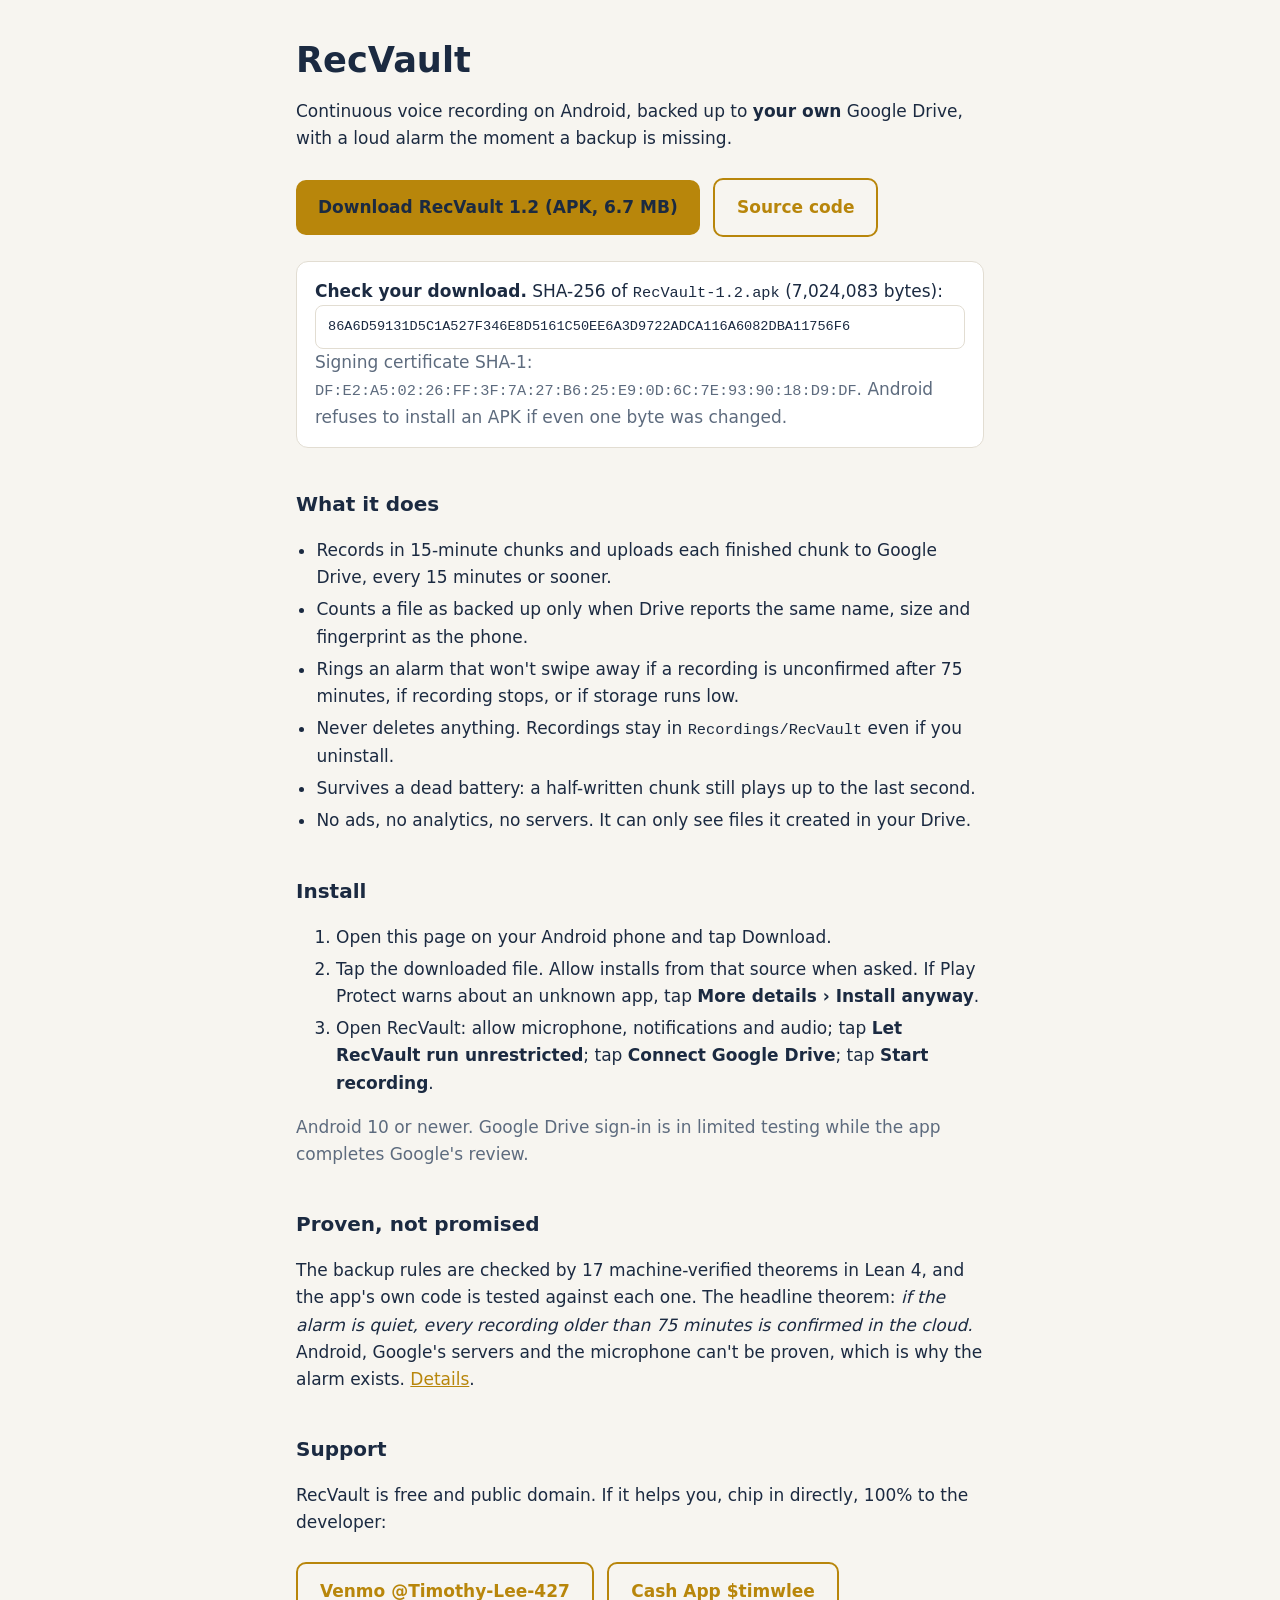
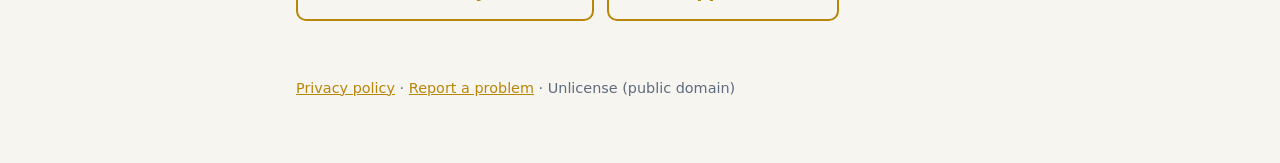
==== docs/index.html @ bb157b4a "RecVault 1.2: verified 24/7 voice backup for Android Continuous recording in 15-minute ADTS chunks, " ====
<!doctype html>
<html lang="en">
<head>
<meta charset="utf-8">
<meta name="viewport" content="width=device-width, initial-scale=1">
<title>RecVault</title>
<meta name="description" content="Continuous voice recording on Android, backed up to your own Google Drive, with an alarm when a backup is missing.">
<link rel="stylesheet" href="style.css">
</head>
<body>
<main>
<h1>RecVault</h1>
<p>Continuous voice recording on Android, backed up to <strong>your own</strong> Google Drive, with a loud alarm the moment a backup is missing.</p>

<a class="btn" href="RecVault-1.2.apk" download>Download RecVault 1.2 (APK, 6.7 MB)</a>
<a class="btn ghost" href="https://github.com/Womp-Womp/RecVault">Source code</a>

<div class="card">
<strong>Check your download.</strong> SHA-256 of <code>RecVault-1.2.apk</code> (7,024,083 bytes):
<code class="hash">86A6D59131D5C1A527F346E8D5161C50EE6A3D9722ADCA116A6082DBA11756F6</code>
<span class="muted">Signing certificate SHA-1: <code>DF:E2:A5:02:26:FF:3F:7A:27:B6:25:E9:0D:6C:7E:93:90:18:D9:DF</code>. Android refuses to install an APK if even one byte was changed.</span>
</div>

<h2>What it does</h2>
<ul>
<li>Records in 15-minute chunks and uploads each finished chunk to Google Drive, every 15 minutes or sooner.</li>
<li>Counts a file as backed up only when Drive reports the same name, size and fingerprint as the phone.</li>
<li>Rings an alarm that won't swipe away if a recording is unconfirmed after 75 minutes, if recording stops, or if storage runs low.</li>
<li>Never deletes anything. Recordings stay in <code>Recordings/RecVault</code> even if you uninstall.</li>
<li>Survives a dead battery: a half-written chunk still plays up to the last second.</li>
<li>No ads, no analytics, no servers. It can only see files it created in your Drive.</li>
</ul>

<h2>Install</h2>
<ol>
<li>Open this page on your Android phone and tap Download.</li>
<li>Tap the downloaded file. Allow installs from that source when asked. If Play Protect warns about an unknown app, tap <strong>More details › Install anyway</strong>.</li>
<li>Open RecVault: allow microphone, notifications and audio; tap <strong>Let RecVault run unrestricted</strong>; tap <strong>Connect Google Drive</strong>; tap <strong>Start recording</strong>.</li>
</ol>
<p class="muted">Android 10 or newer. Google Drive sign-in is in limited testing while the app completes Google's review.</p>

<h2>Proven, not promised</h2>
<p>The backup rules are checked by 17 machine-verified theorems in Lean 4, and the app's own code is tested against each one. The headline theorem: <em>if the alarm is quiet, every recording older than 75 minutes is confirmed in the cloud.</em> Android, Google's servers and the microphone can't be proven, which is why the alarm exists. <a href="https://github.com/Womp-Womp/RecVault#verification">Details</a>.</p>

<h2>Support</h2>
<p>RecVault is free and public domain. If it helps you, chip in directly, 100% to the developer:</p>
<a class="btn ghost" href="https://venmo.com/u/Timothy-Lee-427">Venmo @Timothy-Lee-427</a>
<a class="btn ghost" href="https://cash.app/$timwlee">Cash App $timwlee</a>

<footer>
<a href="privacy.html">Privacy policy</a> · <a href="https://github.com/Womp-Womp/RecVault/issues">Report a problem</a> · Unlicense (public domain)
</footer>
</main>
</body>
</html>
---- docs/style.css ----
:root {
  --bg: #f7f5f0; --fg: #1b2a41; --muted: #5d6b7e; --accent: #b8860b; --card: #ffffff; --line: #e2ddd2;
}
@media (prefers-color-scheme: dark) {
  :root { --bg: #111823; --fg: #e9edf3; --muted: #9aa7b8; --accent: #f2c14e; --card: #1b2a41; --line: #2c3c55; }
}
* { box-sizing: border-box; }
body { margin: 0; background: var(--bg); color: var(--fg);
  font: 17px/1.6 system-ui, -apple-system, "Segoe UI", Roboto, sans-serif; }
main { max-width: 720px; margin: 0 auto; padding: 32px 16px 64px; }
h1 { font-size: 2.2rem; line-height: 1.2; margin: 0.2em 0 0.3em; }
h2 { font-size: 1.25rem; margin-top: 2em; }
a { color: var(--accent); }
.muted { color: var(--muted); }
code { font-family: ui-monospace, Consolas, monospace; font-size: 0.9em; }
.hash { display: block; word-break: break-all; background: var(--card); border: 1px solid var(--line);
  border-radius: 8px; padding: 10px 12px; font-size: 0.85rem; }
.btn { display: inline-block; background: var(--accent); color: #1b2a41; font-weight: 700; text-decoration: none;
  padding: 14px 22px; border-radius: 10px; margin: 8px 8px 8px 0; }
.btn.ghost { background: transparent; color: var(--accent); border: 2px solid var(--accent); }
.card { background: var(--card); border: 1px solid var(--line); border-radius: 12px; padding: 16px 18px; margin: 16px 0; }
ul { padding-left: 1.2em; }
li { margin: 0.3em 0; }
footer { margin-top: 48px; color: var(--muted); font-size: 0.9rem; }
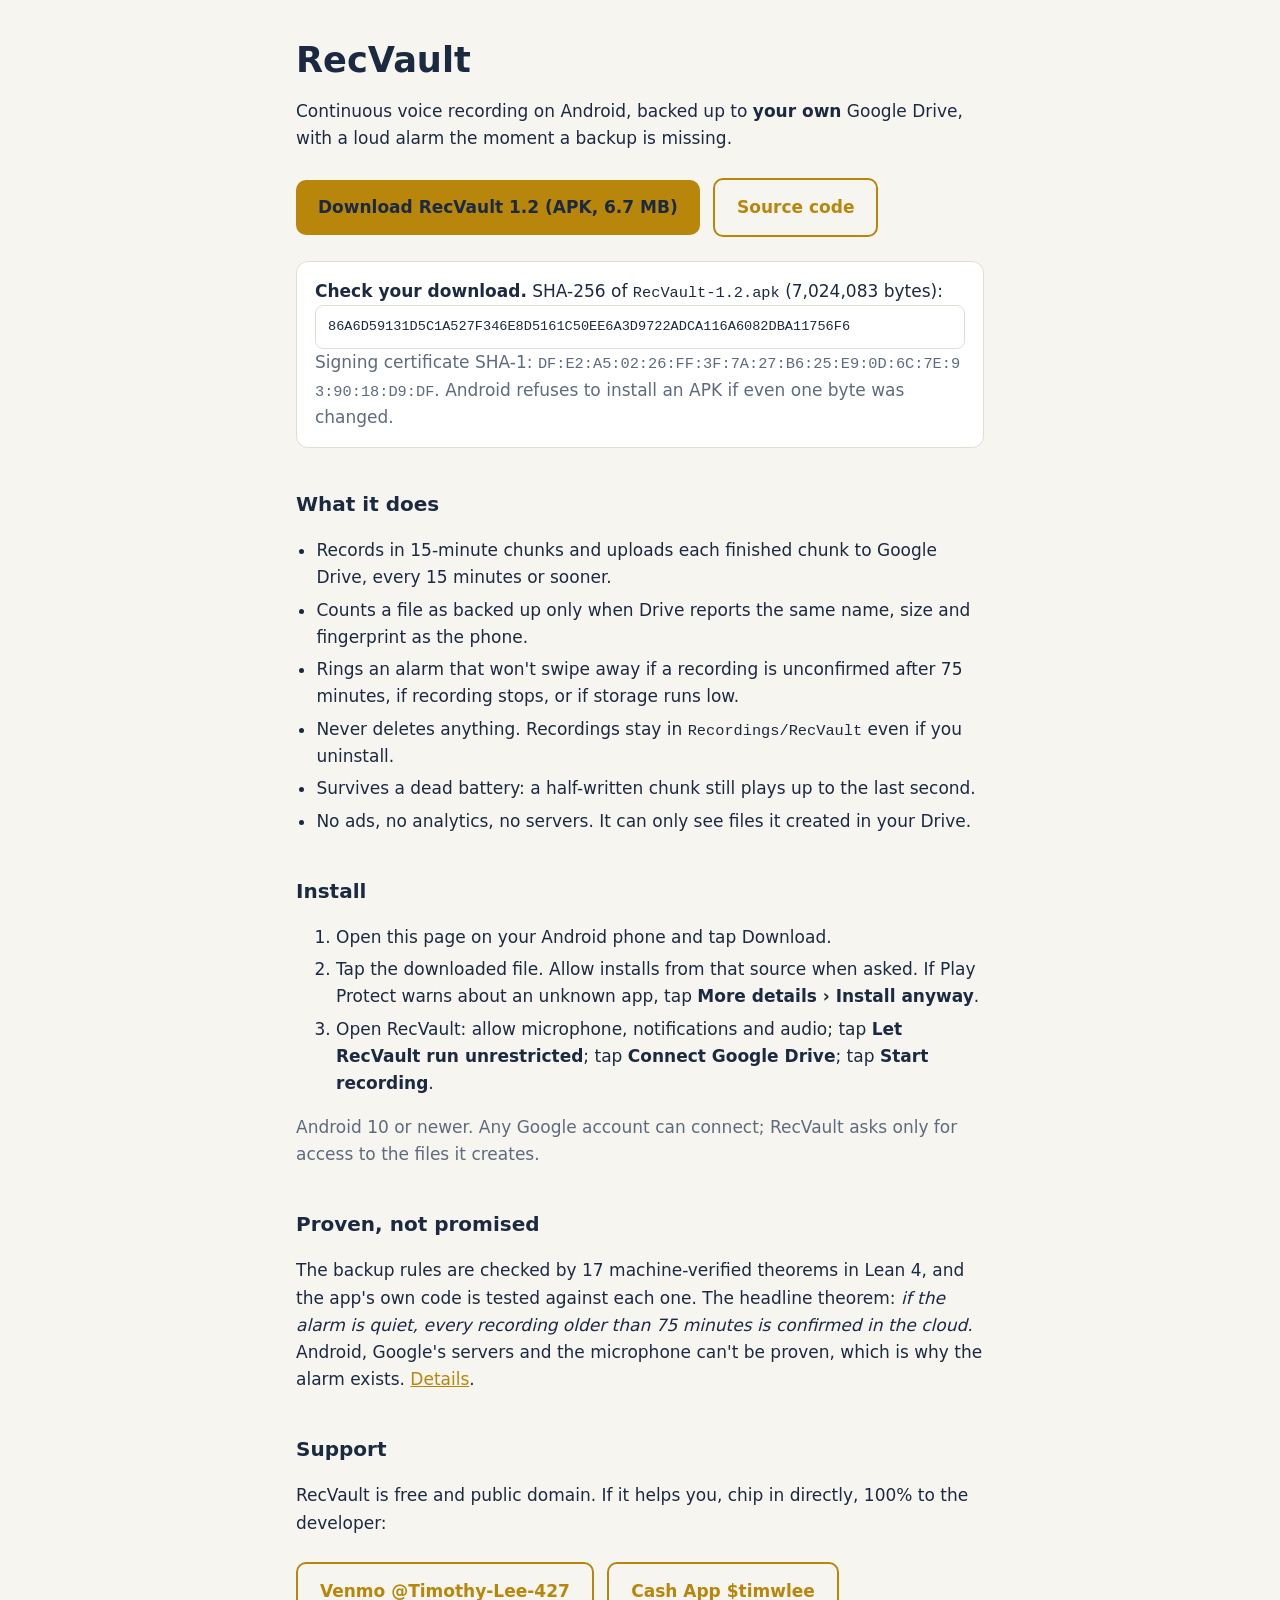
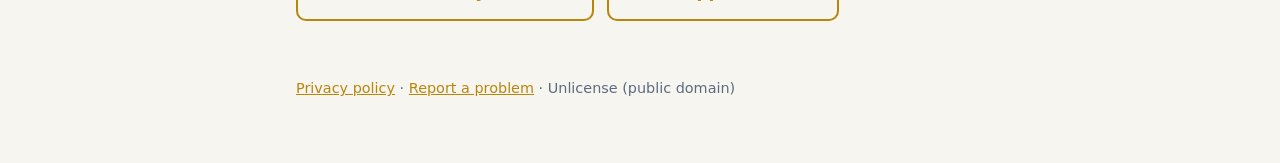
==== commit 1cf9c6fe: "Pages: Google sign-in is now in production Co-Authored-By: Claude Opus 5.5 <noreply@anthropic.com>" ====
--- a/docs/index.html
+++ b/docs/index.html
@@ -37,7 +37,7 @@
 <li>Tap the downloaded file. Allow installs from that source when asked. If Play Protect warns about an unknown app, tap <strong>More details › Install anyway</strong>.</li>
 <li>Open RecVault: allow microphone, notifications and audio; tap <strong>Let RecVault run unrestricted</strong>; tap <strong>Connect Google Drive</strong>; tap <strong>Start recording</strong>.</li>
 </ol>
-<p class="muted">Android 10 or newer. Google Drive sign-in is in limited testing while the app completes Google's review.</p>
+<p class="muted">Android 10 or newer. Any Google account can connect; RecVault asks only for access to the files it creates.</p>
 
 <h2>Proven, not promised</h2>
 <p>The backup rules are checked by 17 machine-verified theorems in Lean 4, and the app's own code is tested against each one. The headline theorem: <em>if the alarm is quiet, every recording older than 75 minutes is confirmed in the cloud.</em> Android, Google's servers and the microphone can't be proven, which is why the alarm exists. <a href="https://github.com/Womp-Womp/RecVault#verification">Details</a>.</p>
--- a/docs/style.css
+++ b/docs/style.css
@@ -22,3 +22,4 @@
 ul { padding-left: 1.2em; }
 li { margin: 0.3em 0; }
 footer { margin-top: 48px; color: var(--muted); font-size: 0.9rem; }
+.card code { word-break: break-all; }
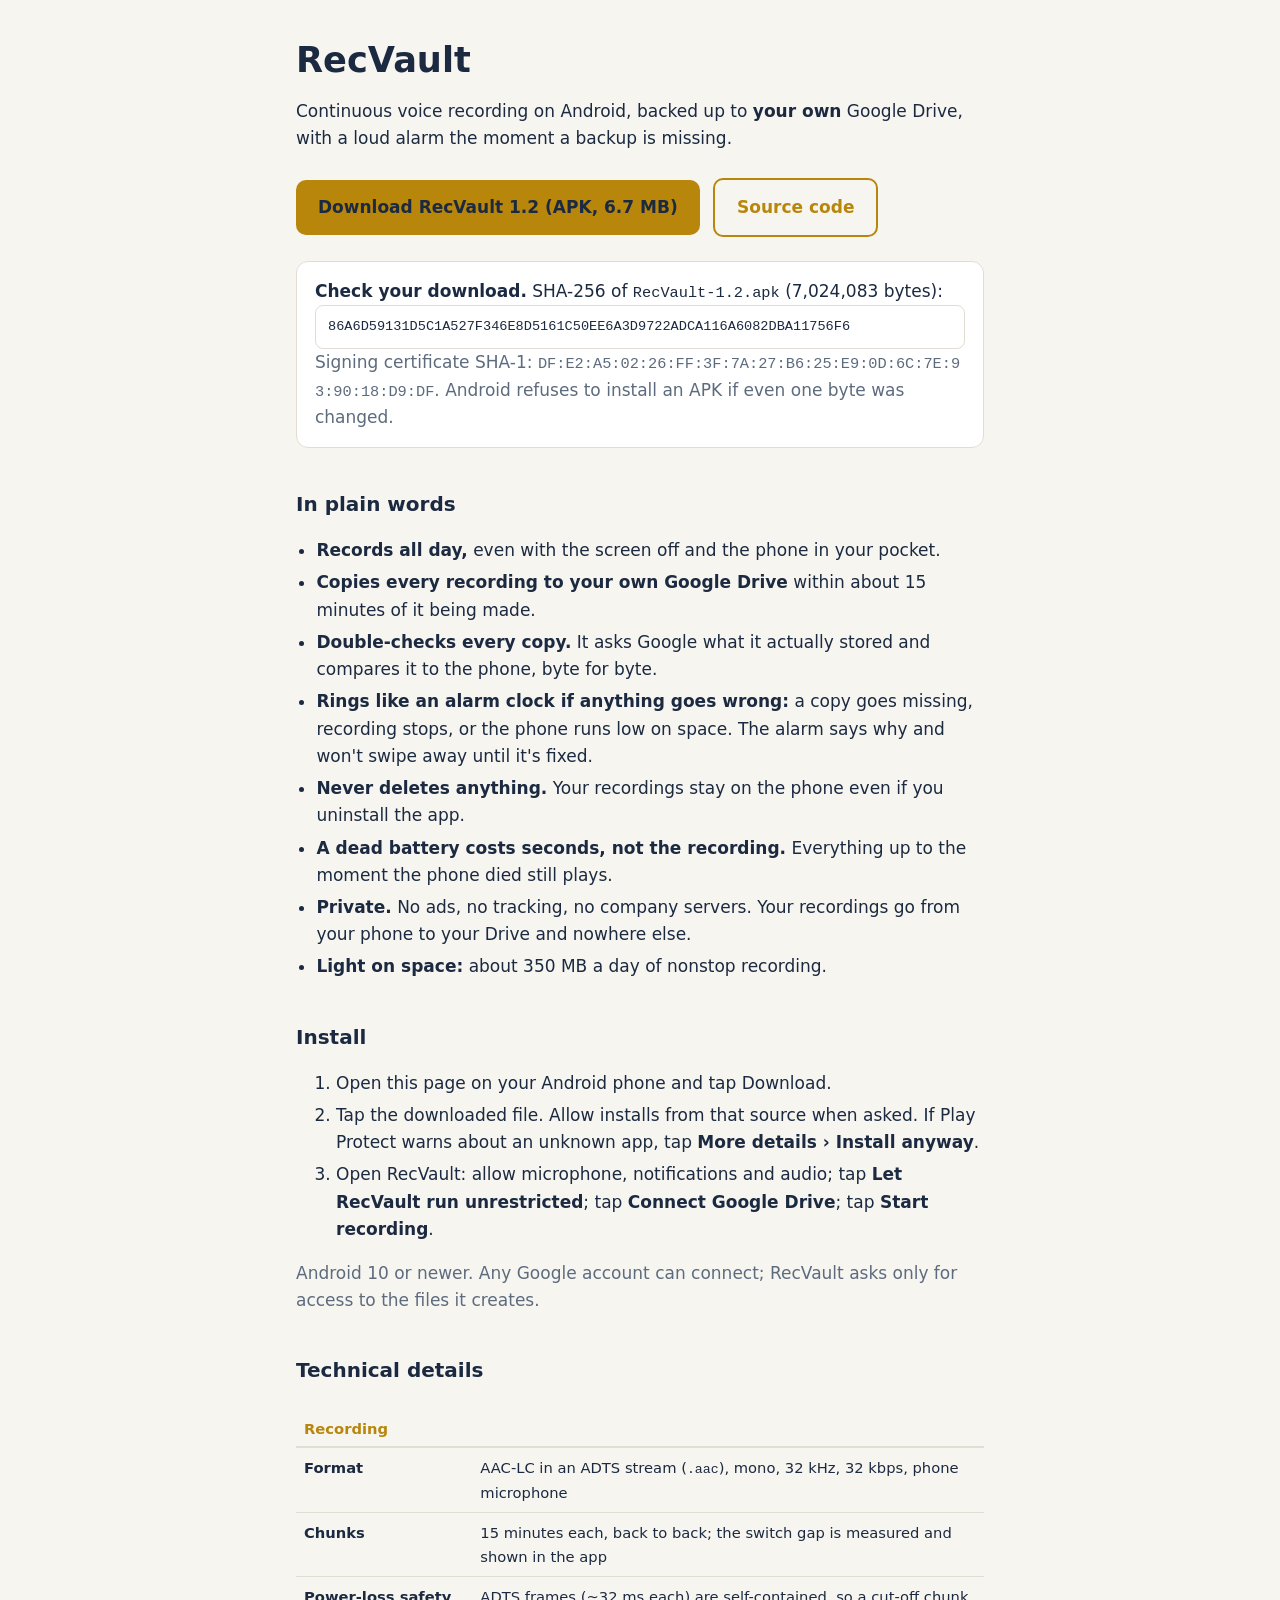
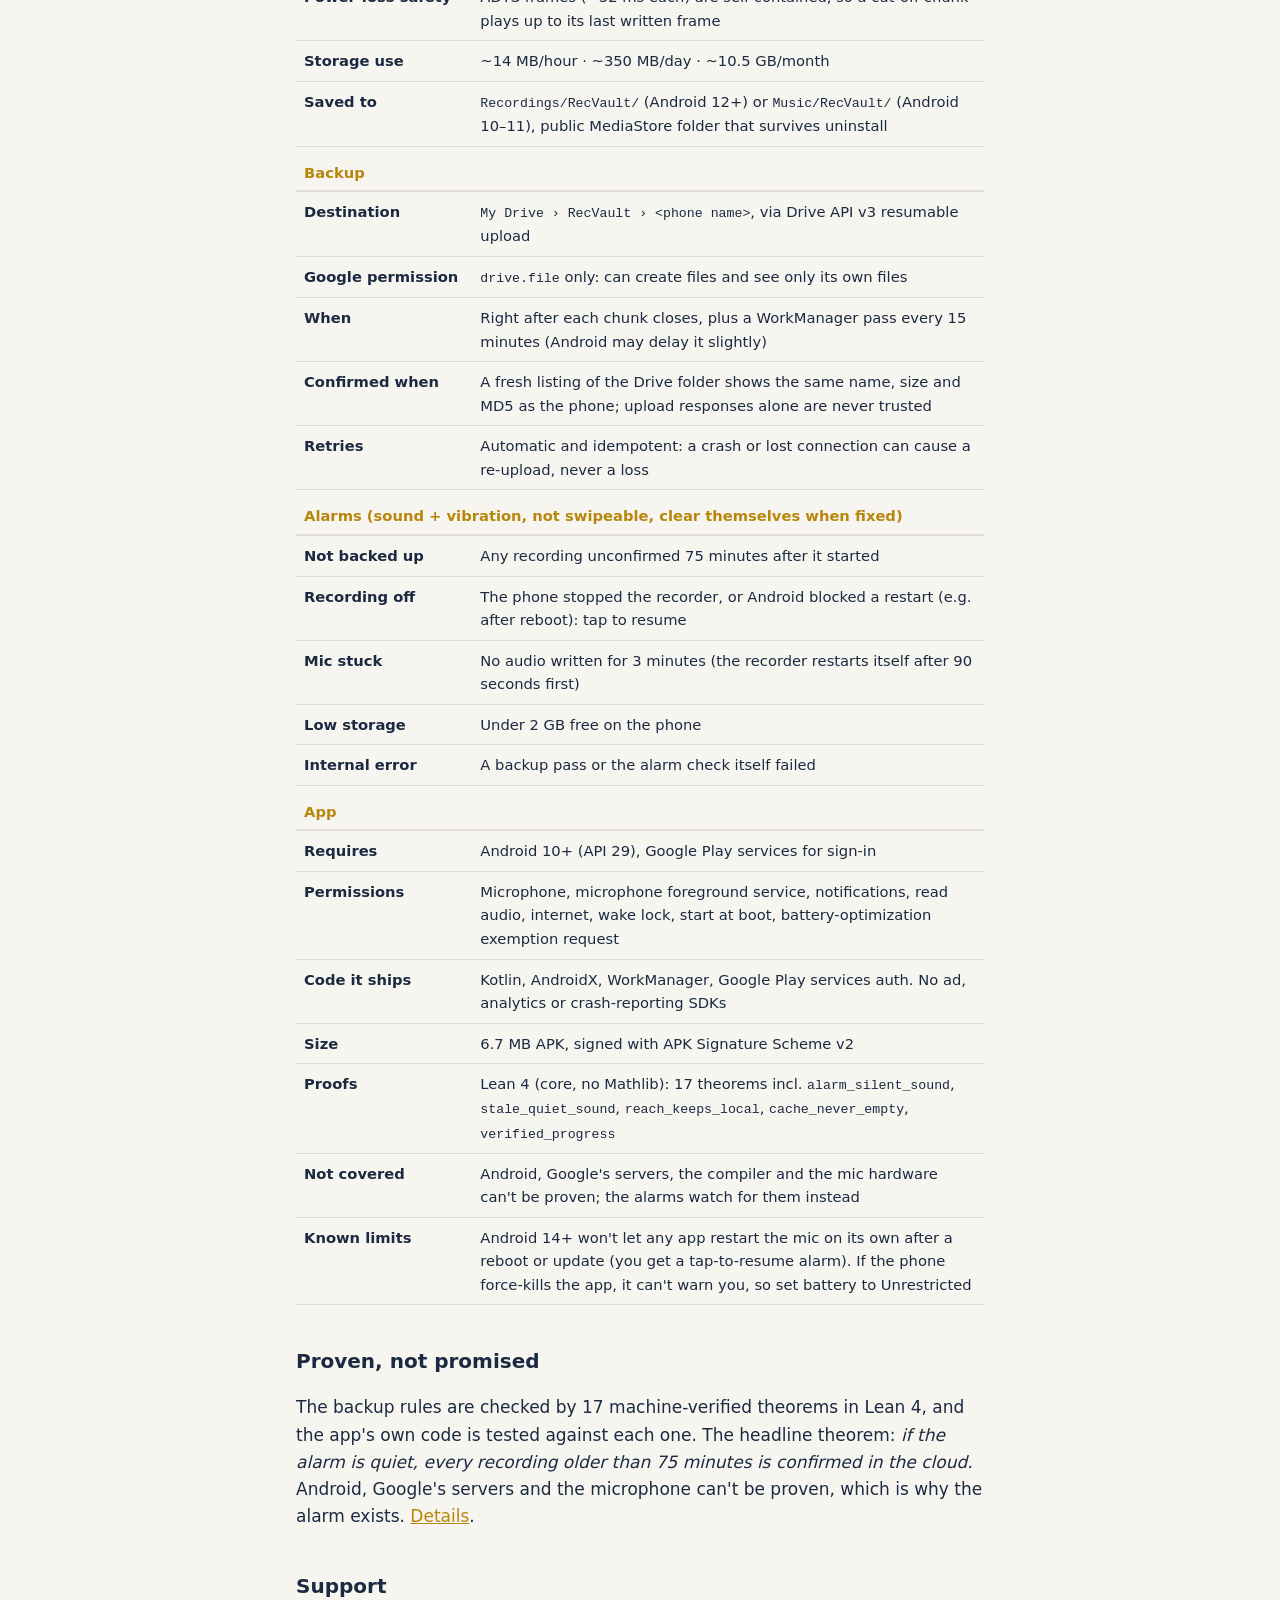
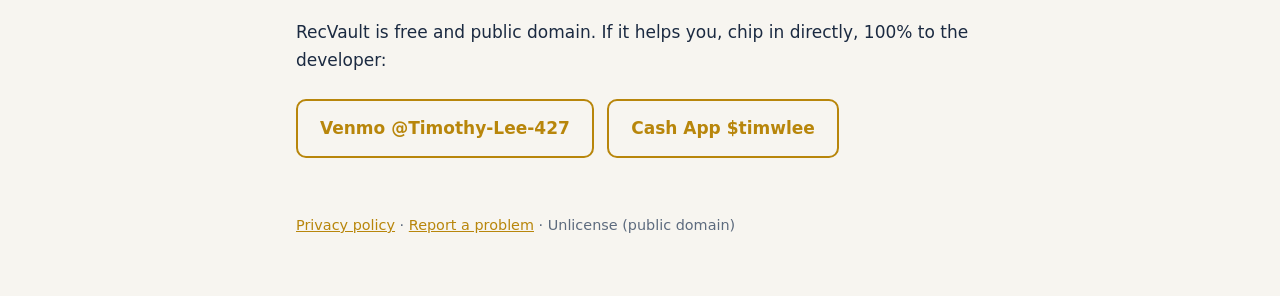
==== commit aaed0025: "Docs: plain-language features + full technical spec table Fix ADTS frame duration (~32 ms at 32 kHz," ====
--- a/docs/index.html
+++ b/docs/index.html
@@ -21,14 +21,16 @@
 <span class="muted">Signing certificate SHA-1: <code>DF:E2:A5:02:26:FF:3F:7A:27:B6:25:E9:0D:6C:7E:93:90:18:D9:DF</code>. Android refuses to install an APK if even one byte was changed.</span>
 </div>
 
-<h2>What it does</h2>
+<h2>In plain words</h2>
 <ul>
-<li>Records in 15-minute chunks and uploads each finished chunk to Google Drive, every 15 minutes or sooner.</li>
-<li>Counts a file as backed up only when Drive reports the same name, size and fingerprint as the phone.</li>
-<li>Rings an alarm that won't swipe away if a recording is unconfirmed after 75 minutes, if recording stops, or if storage runs low.</li>
-<li>Never deletes anything. Recordings stay in <code>Recordings/RecVault</code> even if you uninstall.</li>
-<li>Survives a dead battery: a half-written chunk still plays up to the last second.</li>
-<li>No ads, no analytics, no servers. It can only see files it created in your Drive.</li>
+<li><strong>Records all day,</strong> even with the screen off and the phone in your pocket.</li>
+<li><strong>Copies every recording to your own Google Drive</strong> within about 15 minutes of it being made.</li>
+<li><strong>Double-checks every copy.</strong> It asks Google what it actually stored and compares it to the phone, byte for byte.</li>
+<li><strong>Rings like an alarm clock if anything goes wrong:</strong> a copy goes missing, recording stops, or the phone runs low on space. The alarm says why and won't swipe away until it's fixed.</li>
+<li><strong>Never deletes anything.</strong> Your recordings stay on the phone even if you uninstall the app.</li>
+<li><strong>A dead battery costs seconds, not the recording.</strong> Everything up to the moment the phone died still plays.</li>
+<li><strong>Private.</strong> No ads, no tracking, no company servers. Your recordings go from your phone to your Drive and nowhere else.</li>
+<li><strong>Light on space:</strong> about 350 MB a day of nonstop recording.</li>
 </ul>
 
 <h2>Install</h2>
@@ -38,6 +40,38 @@
 <li>Open RecVault: allow microphone, notifications and audio; tap <strong>Let RecVault run unrestricted</strong>; tap <strong>Connect Google Drive</strong>; tap <strong>Start recording</strong>.</li>
 </ol>
 <p class="muted">Android 10 or newer. Any Google account can connect; RecVault asks only for access to the files it creates.</p>
+
+<h2>Technical details</h2>
+<div class="table-wrap">
+<table>
+<tr><th colspan="2">Recording</th></tr>
+<tr><td>Format</td><td>AAC-LC in an ADTS stream (<code>.aac</code>), mono, 32 kHz, 32 kbps, phone microphone</td></tr>
+<tr><td>Chunks</td><td>15 minutes each, back to back; the switch gap is measured and shown in the app</td></tr>
+<tr><td>Power-loss safety</td><td>ADTS frames (~32 ms each) are self-contained, so a cut-off chunk plays up to its last written frame</td></tr>
+<tr><td>Storage use</td><td>~14 MB/hour · ~350 MB/day · ~10.5 GB/month</td></tr>
+<tr><td>Saved to</td><td><code>Recordings/RecVault/</code> (Android 12+) or <code>Music/RecVault/</code> (Android 10–11), public MediaStore folder that survives uninstall</td></tr>
+<tr><th colspan="2">Backup</th></tr>
+<tr><td>Destination</td><td><code>My Drive › RecVault › &lt;phone name&gt;</code>, via Drive API v3 resumable upload</td></tr>
+<tr><td>Google permission</td><td><code>drive.file</code> only: can create files and see only its own files</td></tr>
+<tr><td>When</td><td>Right after each chunk closes, plus a WorkManager pass every 15 minutes (Android may delay it slightly)</td></tr>
+<tr><td>Confirmed when</td><td>A fresh listing of the Drive folder shows the same name, size and MD5 as the phone; upload responses alone are never trusted</td></tr>
+<tr><td>Retries</td><td>Automatic and idempotent: a crash or lost connection can cause a re-upload, never a loss</td></tr>
+<tr><th colspan="2">Alarms (sound + vibration, not swipeable, clear themselves when fixed)</th></tr>
+<tr><td>Not backed up</td><td>Any recording unconfirmed 75 minutes after it started</td></tr>
+<tr><td>Recording off</td><td>The phone stopped the recorder, or Android blocked a restart (e.g. after reboot): tap to resume</td></tr>
+<tr><td>Mic stuck</td><td>No audio written for 3 minutes (the recorder restarts itself after 90 seconds first)</td></tr>
+<tr><td>Low storage</td><td>Under 2 GB free on the phone</td></tr>
+<tr><td>Internal error</td><td>A backup pass or the alarm check itself failed</td></tr>
+<tr><th colspan="2">App</th></tr>
+<tr><td>Requires</td><td>Android 10+ (API 29), Google Play services for sign-in</td></tr>
+<tr><td>Permissions</td><td>Microphone, microphone foreground service, notifications, read audio, internet, wake lock, start at boot, battery-optimization exemption request</td></tr>
+<tr><td>Code it ships</td><td>Kotlin, AndroidX, WorkManager, Google Play services auth. No ad, analytics or crash-reporting SDKs</td></tr>
+<tr><td>Size</td><td>6.7 MB APK, signed with APK Signature Scheme v2</td></tr>
+<tr><td>Proofs</td><td>Lean 4 (core, no Mathlib): 17 theorems incl. <code>alarm_silent_sound</code>, <code>stale_quiet_sound</code>, <code>reach_keeps_local</code>, <code>cache_never_empty</code>, <code>verified_progress</code></td></tr>
+<tr><td>Not covered</td><td>Android, Google's servers, the compiler and the mic hardware can't be proven; the alarms watch for them instead</td></tr>
+<tr><td>Known limits</td><td>Android 14+ won't let any app restart the mic on its own after a reboot or update (you get a tap-to-resume alarm). If the phone force-kills the app, it can't warn you, so set battery to Unrestricted</td></tr>
+</table>
+</div>
 
 <h2>Proven, not promised</h2>
 <p>The backup rules are checked by 17 machine-verified theorems in Lean 4, and the app's own code is tested against each one. The headline theorem: <em>if the alarm is quiet, every recording older than 75 minutes is confirmed in the cloud.</em> Android, Google's servers and the microphone can't be proven, which is why the alarm exists. <a href="https://github.com/Womp-Womp/RecVault#verification">Details</a>.</p>
--- a/docs/style.css
+++ b/docs/style.css
@@ -23,3 +23,12 @@
 li { margin: 0.3em 0; }
 footer { margin-top: 48px; color: var(--muted); font-size: 0.9rem; }
 .card code { word-break: break-all; }
+.table-wrap { overflow-x: auto; margin: 12px 0; }
+table { border-collapse: collapse; width: 100%; font-size: 0.92rem; }
+th { text-align: left; padding: 14px 8px 6px; color: var(--accent); border-bottom: 2px solid var(--line); }
+td { padding: 8px; border-bottom: 1px solid var(--line); vertical-align: top; }
+td:first-child { font-weight: 600; white-space: nowrap; padding-right: 14px; }
+td code { word-break: break-word; }
+@media (max-width: 520px) {
+  td:first-child { white-space: normal; width: 34%; }
+}
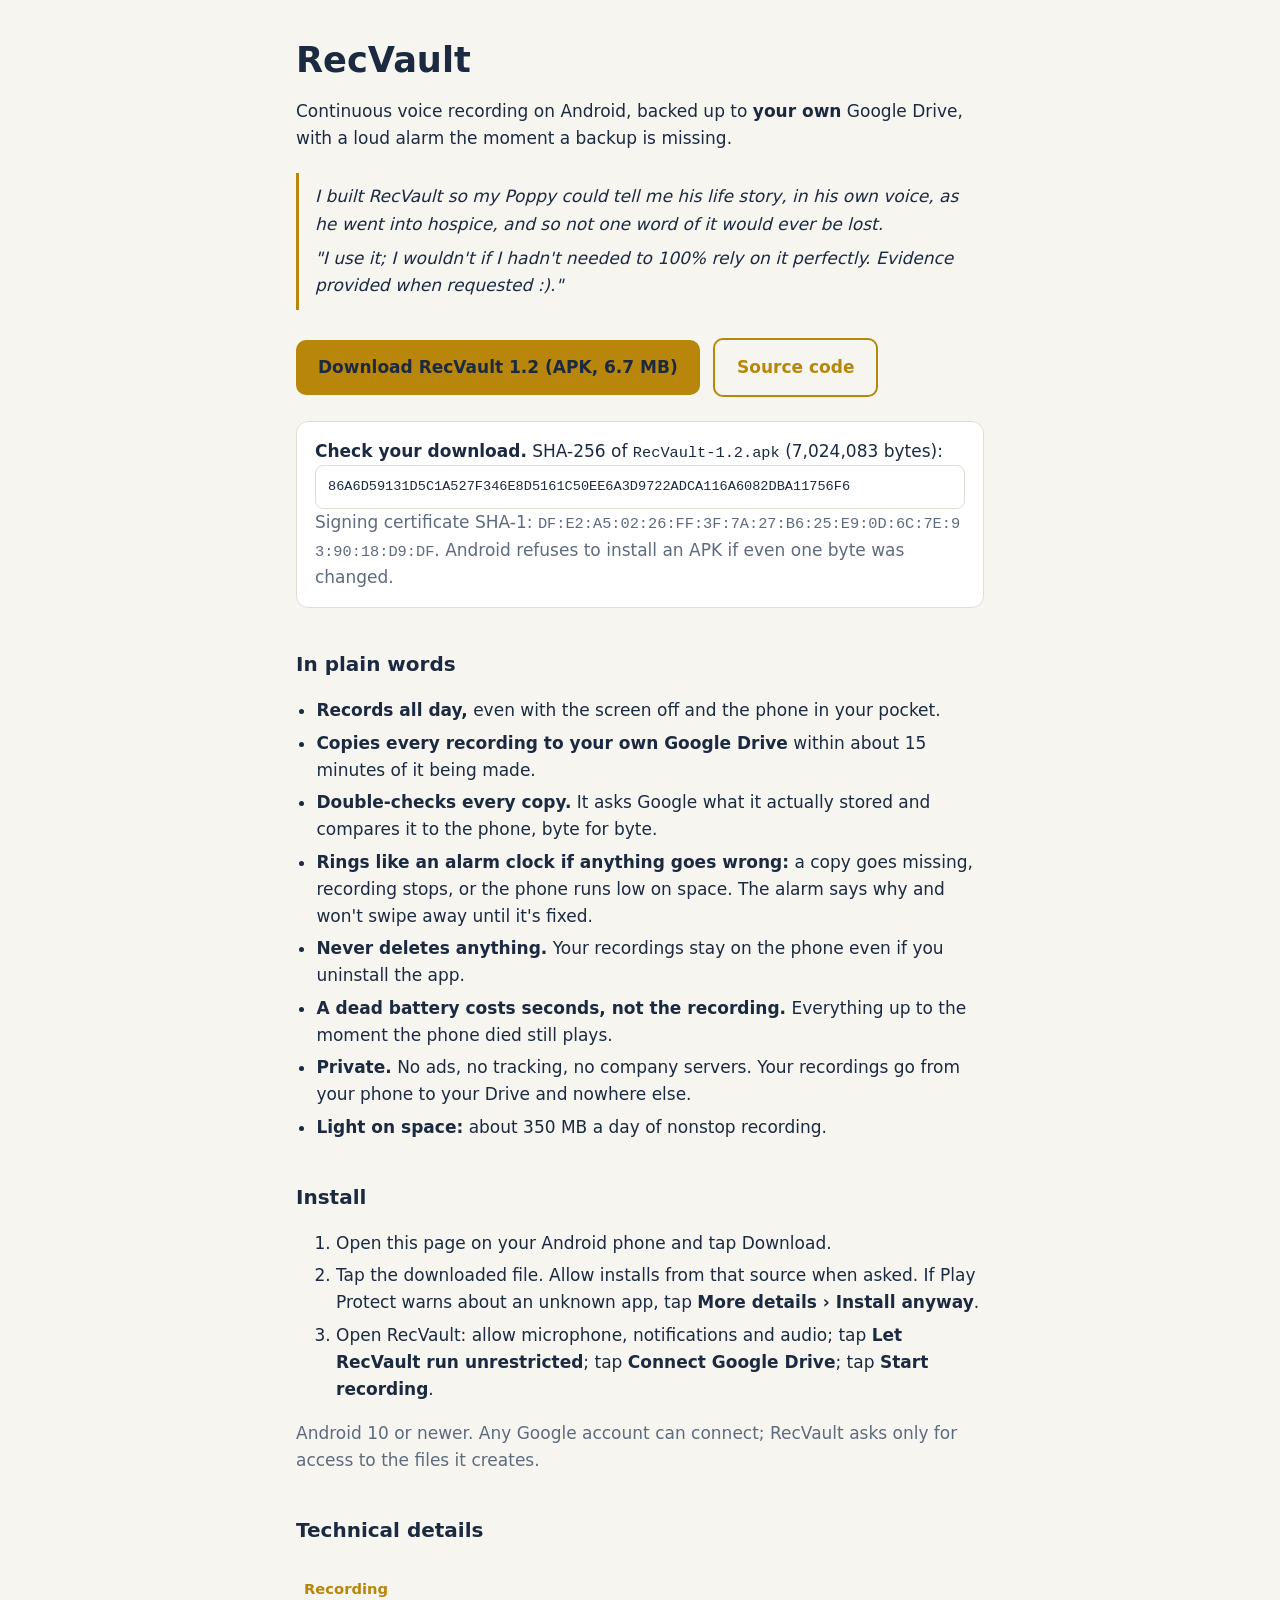
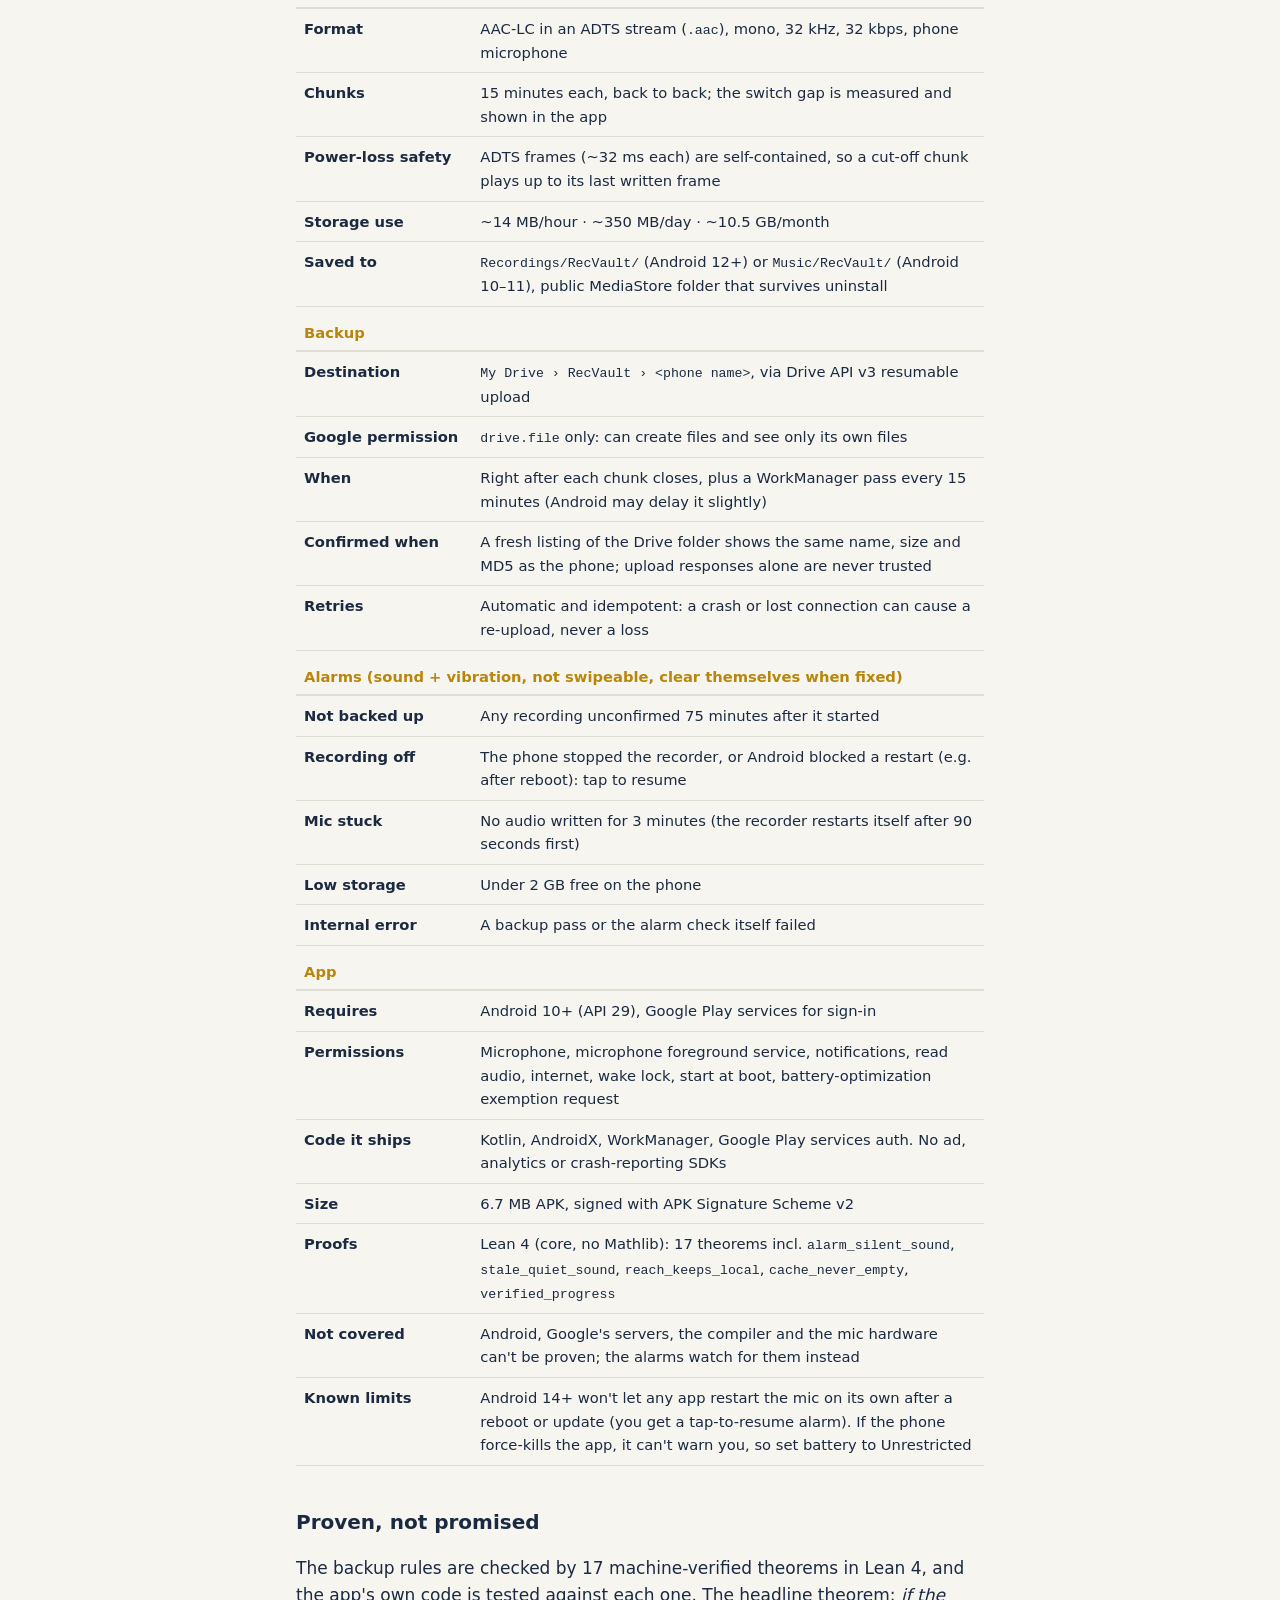
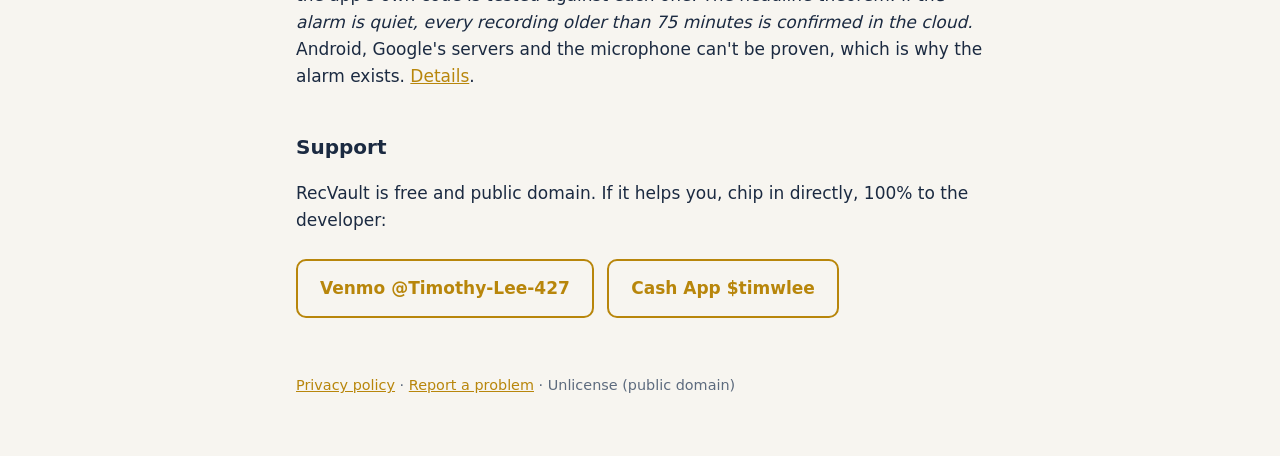
==== commit 728c7107: "Add why RecVault exists Co-Authored-By: Claude Opus 5.5 <noreply@anthropic.com>" ====
--- a/docs/index.html
+++ b/docs/index.html
@@ -11,6 +11,11 @@
 <main>
 <h1>RecVault</h1>
 <p>Continuous voice recording on Android, backed up to <strong>your own</strong> Google Drive, with a loud alarm the moment a backup is missing.</p>
+
+<blockquote class="memoir">
+<p>I built RecVault so my Poppy could tell me his life story, in his own voice, as he went into hospice, and so not one word of it would ever be lost.</p>
+<p>"I use it; I wouldn't if I hadn't needed to 100% rely on it perfectly. Evidence provided when requested :)."</p>
+</blockquote>
 
 <a class="btn" href="RecVault-1.2.apk" download>Download RecVault 1.2 (APK, 6.7 MB)</a>
 <a class="btn ghost" href="https://github.com/Womp-Womp/RecVault">Source code</a>
--- a/docs/style.css
+++ b/docs/style.css
@@ -32,3 +32,5 @@
 @media (max-width: 520px) {
   td:first-child { white-space: normal; width: 34%; }
 }
+.memoir { margin: 20px 0; padding: 4px 0 4px 16px; border-left: 3px solid var(--accent); font-style: italic; color: var(--fg); }
+.memoir p { margin: 0.4em 0; }
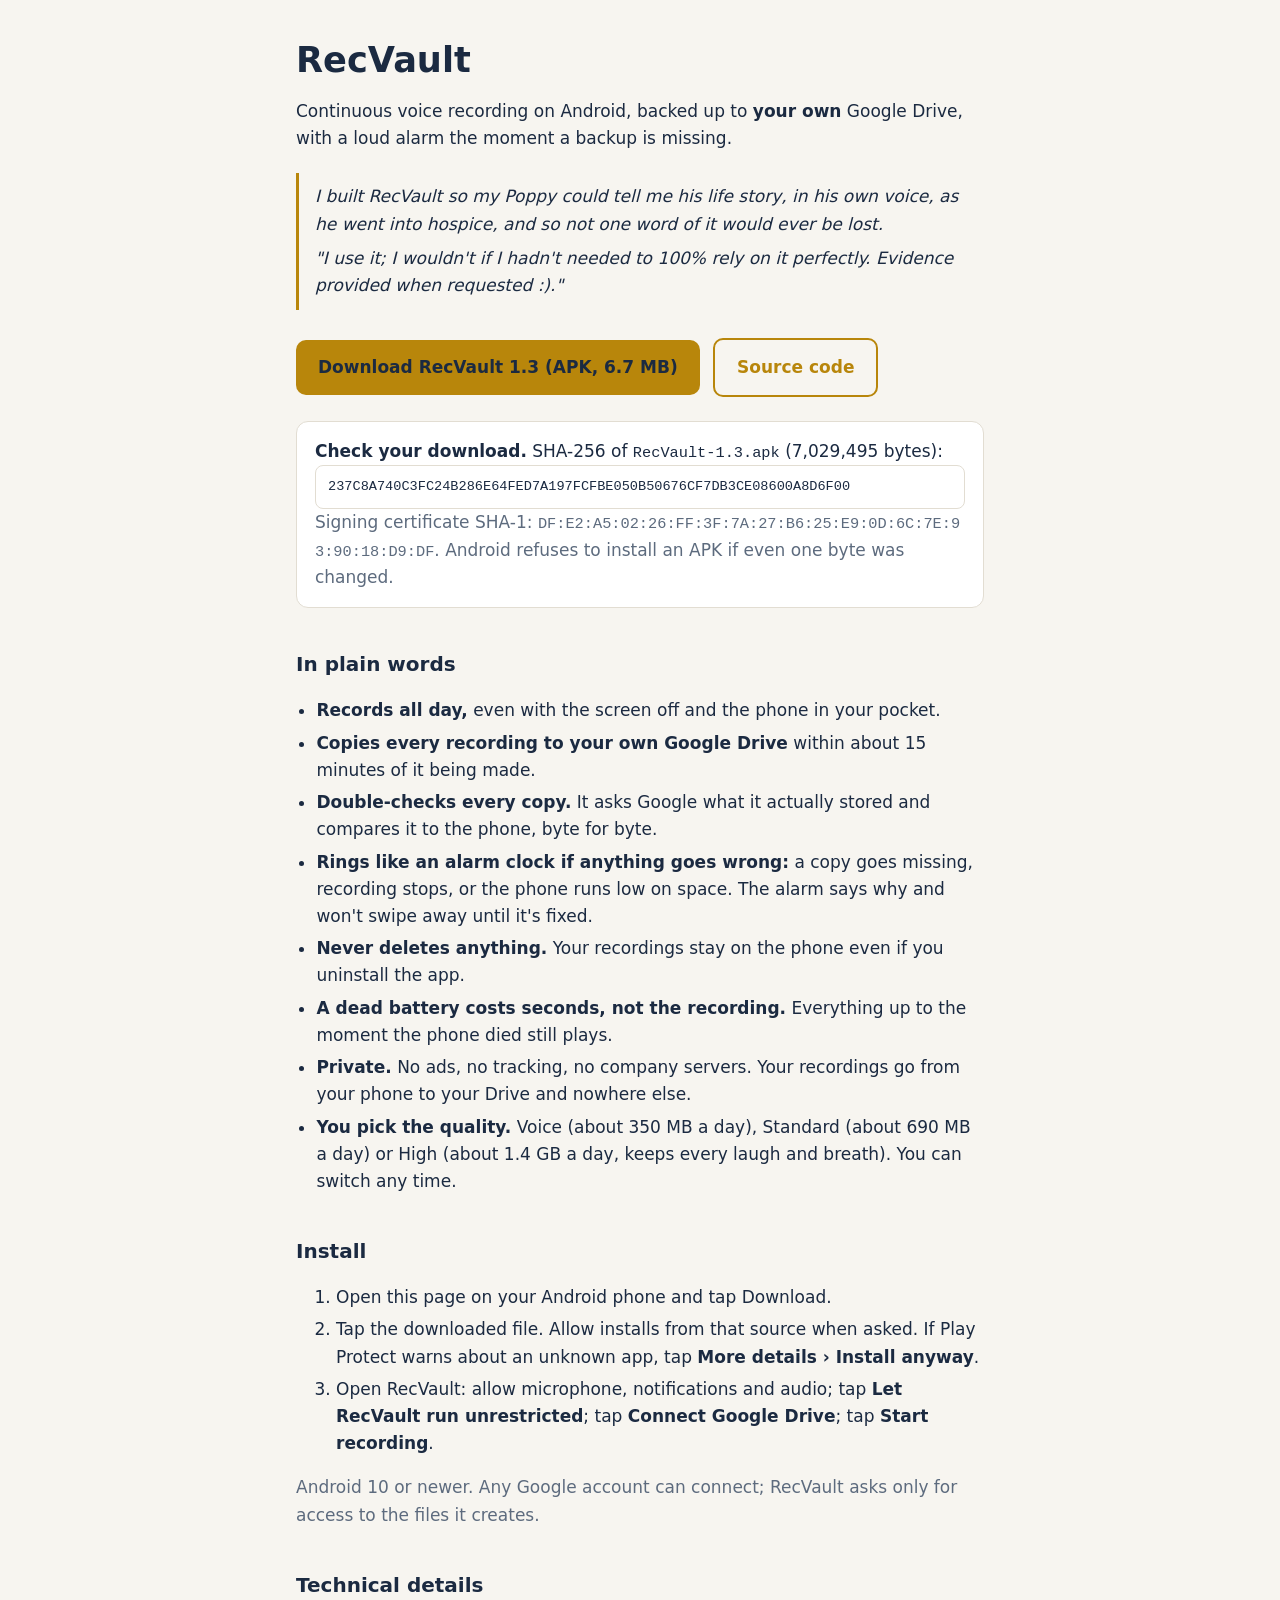
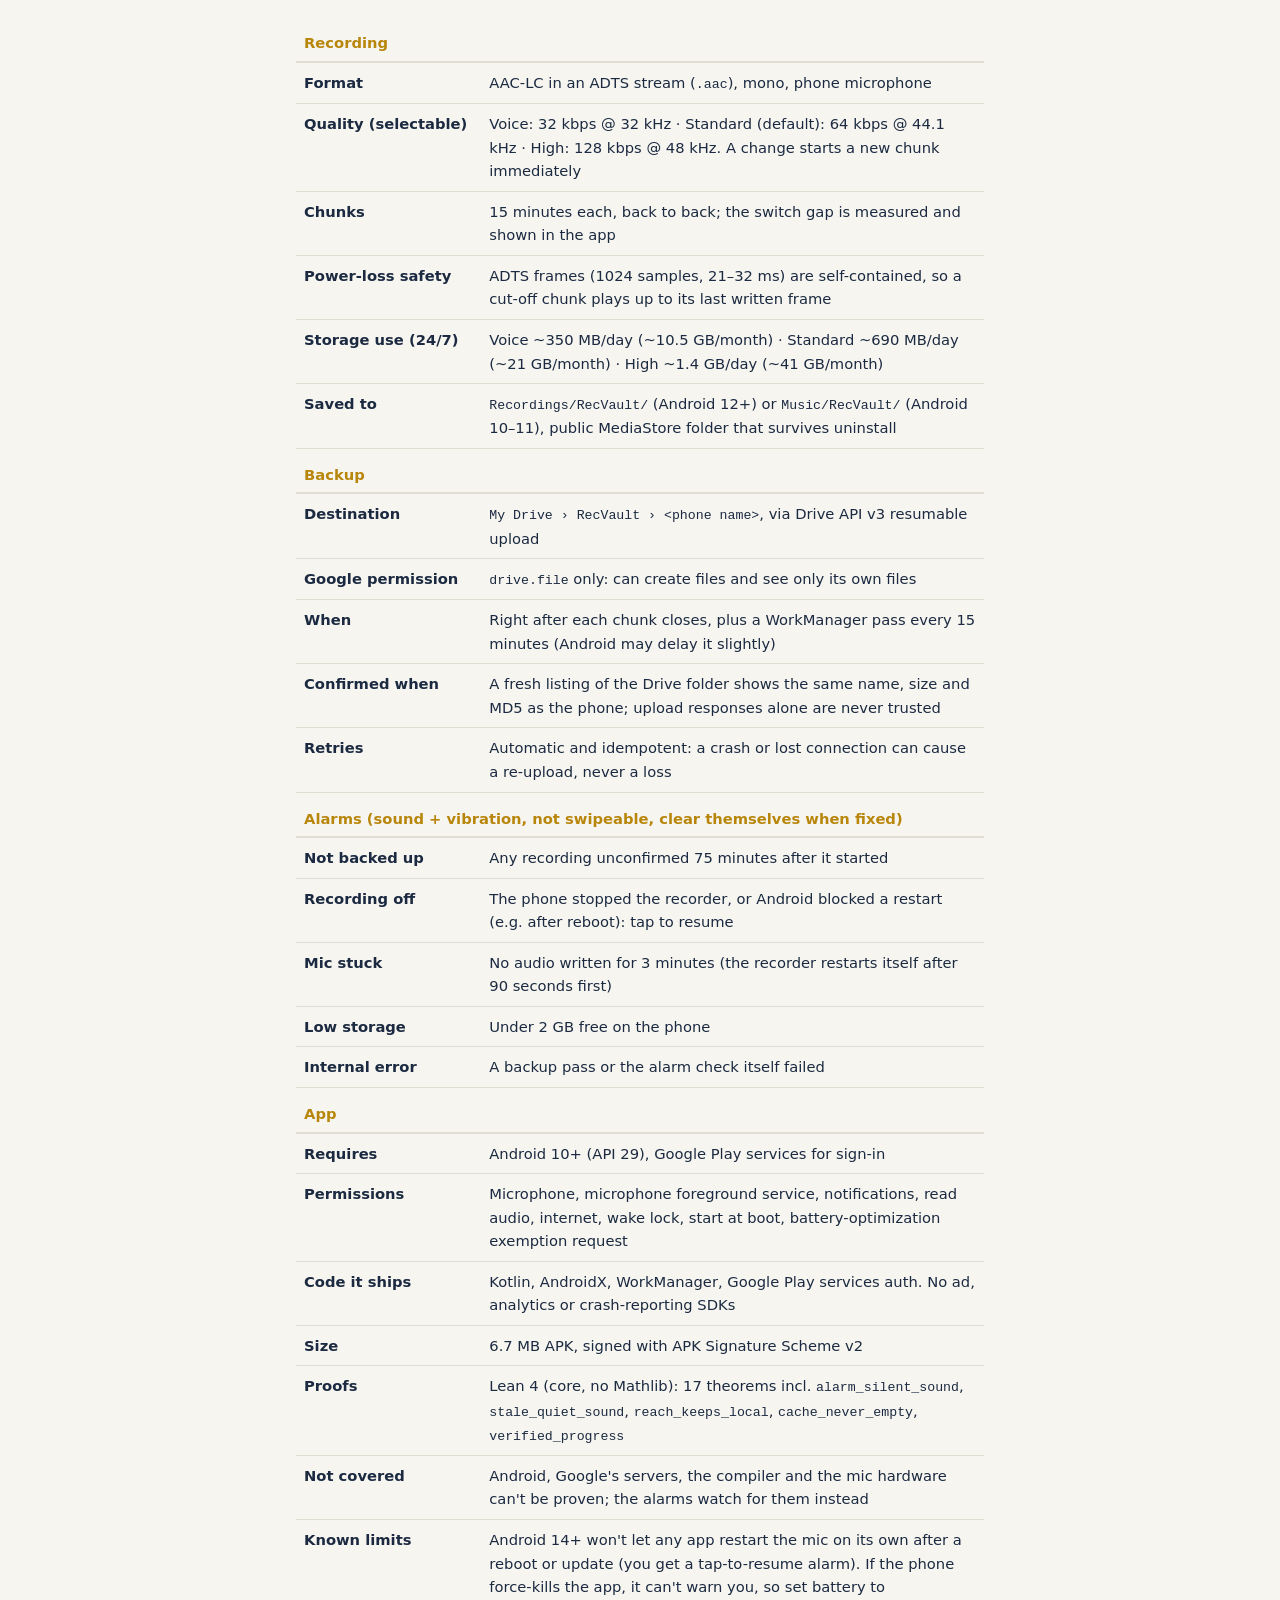
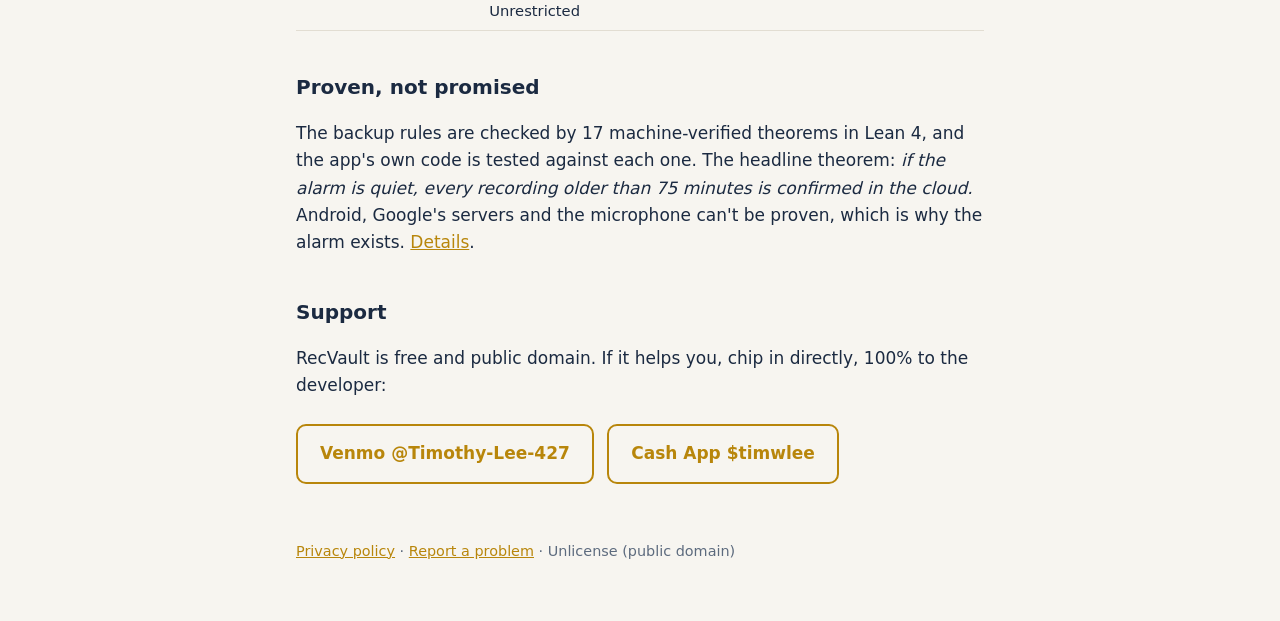
==== commit 0491e12c: "RecVault 1.3: selectable recording quality (32/64/128 kbps) Voice / Standard / High presets in core " ====
--- a/docs/index.html
+++ b/docs/index.html
@@ -17,12 +17,12 @@
 <p>"I use it; I wouldn't if I hadn't needed to 100% rely on it perfectly. Evidence provided when requested :)."</p>
 </blockquote>
 
-<a class="btn" href="RecVault-1.2.apk" download>Download RecVault 1.2 (APK, 6.7 MB)</a>
+<a class="btn" href="RecVault-1.3.apk" download>Download RecVault 1.3 (APK, 6.7 MB)</a>
 <a class="btn ghost" href="https://github.com/Womp-Womp/RecVault">Source code</a>
 
 <div class="card">
-<strong>Check your download.</strong> SHA-256 of <code>RecVault-1.2.apk</code> (7,024,083 bytes):
-<code class="hash">86A6D59131D5C1A527F346E8D5161C50EE6A3D9722ADCA116A6082DBA11756F6</code>
+<strong>Check your download.</strong> SHA-256 of <code>RecVault-1.3.apk</code> (7,029,495 bytes):
+<code class="hash">237C8A740C3FC24B286E64FED7A197FCFBE050B50676CF7DB3CE08600A8D6F00</code>
 <span class="muted">Signing certificate SHA-1: <code>DF:E2:A5:02:26:FF:3F:7A:27:B6:25:E9:0D:6C:7E:93:90:18:D9:DF</code>. Android refuses to install an APK if even one byte was changed.</span>
 </div>
 
@@ -35,7 +35,7 @@
 <li><strong>Never deletes anything.</strong> Your recordings stay on the phone even if you uninstall the app.</li>
 <li><strong>A dead battery costs seconds, not the recording.</strong> Everything up to the moment the phone died still plays.</li>
 <li><strong>Private.</strong> No ads, no tracking, no company servers. Your recordings go from your phone to your Drive and nowhere else.</li>
-<li><strong>Light on space:</strong> about 350 MB a day of nonstop recording.</li>
+<li><strong>You pick the quality.</strong> Voice (about 350 MB a day), Standard (about 690 MB a day) or High (about 1.4 GB a day, keeps every laugh and breath). You can switch any time.</li>
 </ul>
 
 <h2>Install</h2>
@@ -50,10 +50,11 @@
 <div class="table-wrap">
 <table>
 <tr><th colspan="2">Recording</th></tr>
-<tr><td>Format</td><td>AAC-LC in an ADTS stream (<code>.aac</code>), mono, 32 kHz, 32 kbps, phone microphone</td></tr>
+<tr><td>Format</td><td>AAC-LC in an ADTS stream (<code>.aac</code>), mono, phone microphone</td></tr>
+<tr><td>Quality (selectable)</td><td>Voice: 32 kbps @ 32 kHz · Standard (default): 64 kbps @ 44.1 kHz · High: 128 kbps @ 48 kHz. A change starts a new chunk immediately</td></tr>
 <tr><td>Chunks</td><td>15 minutes each, back to back; the switch gap is measured and shown in the app</td></tr>
-<tr><td>Power-loss safety</td><td>ADTS frames (~32 ms each) are self-contained, so a cut-off chunk plays up to its last written frame</td></tr>
-<tr><td>Storage use</td><td>~14 MB/hour · ~350 MB/day · ~10.5 GB/month</td></tr>
+<tr><td>Power-loss safety</td><td>ADTS frames (1024 samples, 21–32 ms) are self-contained, so a cut-off chunk plays up to its last written frame</td></tr>
+<tr><td>Storage use (24/7)</td><td>Voice ~350 MB/day (~10.5 GB/month) · Standard ~690 MB/day (~21 GB/month) · High ~1.4 GB/day (~41 GB/month)</td></tr>
 <tr><td>Saved to</td><td><code>Recordings/RecVault/</code> (Android 12+) or <code>Music/RecVault/</code> (Android 10–11), public MediaStore folder that survives uninstall</td></tr>
 <tr><th colspan="2">Backup</th></tr>
 <tr><td>Destination</td><td><code>My Drive › RecVault › &lt;phone name&gt;</code>, via Drive API v3 resumable upload</td></tr>
